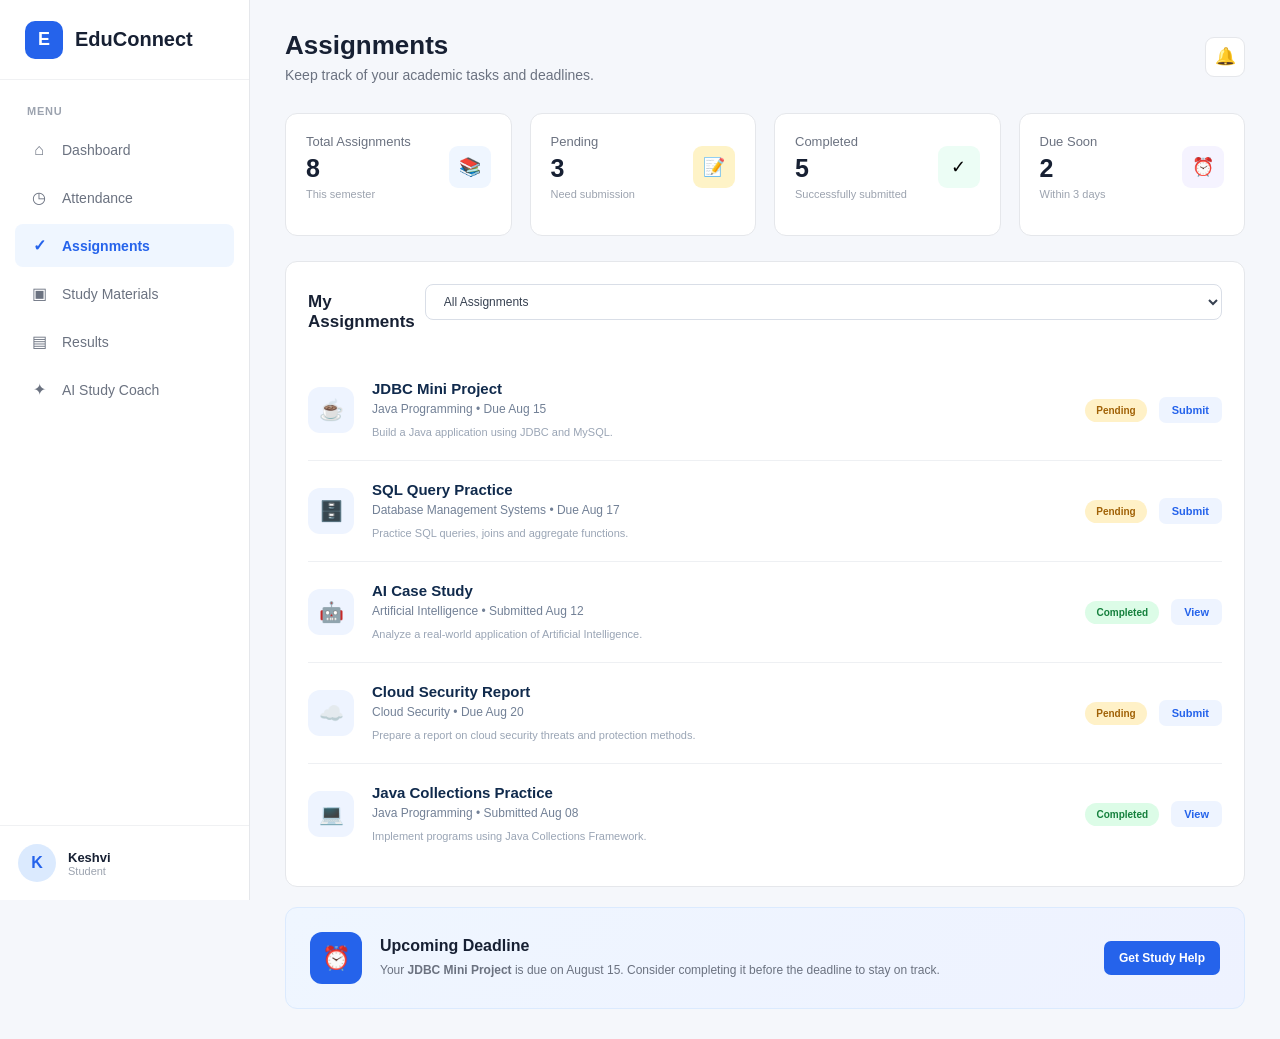
==== frontend/assignments.html @ b38155f3 "Build EduConnect student portal for 2nd review" ====
<!DOCTYPE html>
<html lang="en">

<head>
    <meta charset="UTF-8">
    <meta name="viewport" content="width=device-width, initial-scale=1.0">

    <title>EduConnect | Assignments</title>

    <!-- Main EduConnect stylesheet -->
    <link rel="stylesheet" href="css/style.css">
</head>

<body>

    <!-- =====================================================
         ASSIGNMENTS PAGE
         ===================================================== -->

    <div class="dashboard">

        <!-- =================================================
             SIDEBAR
             ================================================= -->

        <aside class="sidebar">

            <!-- EduConnect Brand -->
            <div class="sidebar-brand">
                <div class="sidebar-brand-icon">E</div>
                <span>EduConnect</span>
            </div>

            <!-- Navigation -->
            <nav class="sidebar-nav">

                <p>Menu</p>

                <a href="student-dashboard.html" class="nav-link">
                    <span class="nav-icon">⌂</span>
                    <span>Dashboard</span>
                </a>

                <a href="attendance.html" class="nav-link">
                    <span class="nav-icon">◷</span>
                    <span>Attendance</span>
                </a>

                <a href="assignments.html" class="nav-link active">
                    <span class="nav-icon">✓</span>
                    <span>Assignments</span>
                </a>

                <a href="materials.html" class="nav-link">
                    <span class="nav-icon">▣</span>
                    <span>Study Materials</span>
                </a>

                <a href="results.html" class="nav-link">
                    <span class="nav-icon">▤</span>
                    <span>Results</span>
                </a>

                <a href="study-coach.html" class="nav-link">
                    <span class="nav-icon">✦</span>
                    <span>AI Study Coach</span>
                </a>

            </nav>

            <!-- Student Profile -->
            <div class="sidebar-profile">

                <div class="profile-avatar">
                    K
                </div>

                <div class="profile-info">

                    <span class="profile-name">
                        Keshvi
                    </span>

                    <span class="profile-role">
                        Student
                    </span>

                </div>

            </div>

        </aside>


        <!-- =================================================
             MAIN CONTENT
             ================================================= -->

        <main class="dashboard-main">

            <!-- =================================================
                 PAGE HEADER
                 ================================================= -->

            <header class="dashboard-header">

                <div class="dashboard-heading">

                    <h1>Assignments</h1>

                    <p>
                        Keep track of your academic tasks and deadlines.
                    </p>

                </div>

                <div class="header-actions">

                    <div
                        class="notification"
                        title="Notifications">
                        🔔
                    </div>

                </div>

            </header>


            <!-- =================================================
                 ASSIGNMENT SUMMARY
                 ================================================= -->

            <section class="stats-grid">

                <!-- Total Assignments -->
                <div class="stat-card">

                    <div class="stat-top">

                        <div>

                            <div class="stat-label">
                                Total Assignments
                            </div>

                            <div class="stat-value">
                                8
                            </div>

                            <div class="stat-subtext">
                                This semester
                            </div>

                        </div>

                        <div class="stat-icon">
                            📚
                        </div>

                    </div>

                </div>


                <!-- Pending -->
                <div class="stat-card">

                    <div class="stat-top">

                        <div>

                            <div class="stat-label">
                                Pending
                            </div>

                            <div class="stat-value">
                                3
                            </div>

                            <div class="stat-subtext">
                                Need submission
                            </div>

                        </div>

                        <div class="stat-icon">
                            📝
                        </div>

                    </div>

                </div>


                <!-- Completed -->
                <div class="stat-card">

                    <div class="stat-top">

                        <div>

                            <div class="stat-label">
                                Completed
                            </div>

                            <div class="stat-value">
                                5
                            </div>

                            <div class="stat-subtext">
                                Successfully submitted
                            </div>

                        </div>

                        <div class="stat-icon">
                            ✓
                        </div>

                    </div>

                </div>


                <!-- Due Soon -->
                <div class="stat-card">

                    <div class="stat-top">

                        <div>

                            <div class="stat-label">
                                Due Soon
                            </div>

                            <div class="stat-value">
                                2
                            </div>

                            <div class="stat-subtext">
                                Within 3 days
                            </div>

                        </div>

                        <div class="stat-icon">
                            ⏰
                        </div>

                    </div>

                </div>

            </section>


            <!-- =================================================
                 ASSIGNMENT LIST
                 ================================================= -->

            <section class="dashboard-card assignments-card">

                <div class="card-header">

                    <h2>My Assignments</h2>

                    <!-- Assignment Filter -->
                    <select
                        class="assignment-filter"
                        id="assignmentFilter">

                        <option value="all">
                            All Assignments
                        </option>

                        <option value="pending">
                            Pending
                        </option>

                        <option value="completed">
                            Completed
                        </option>

                    </select>

                </div>


                <!-- =================================================
                     ASSIGNMENT 1
                     ================================================= -->

                <div
                    class="assignment-item"
                    data-status="pending">

                    <div class="assignment-icon">
                        ☕
                    </div>

                    <div class="assignment-details">

                        <h3>
                            JDBC Mini Project
                        </h3>

                        <p>
                            Java Programming • Due Aug 15
                        </p>

                        <span class="assignment-description">
                            Build a Java application using JDBC and MySQL.
                        </span>

                    </div>

                    <div class="assignment-action">

                        <span class="assignment-status pending">
                            Pending
                        </span>

                        <button
                            class="assignment-button"
                            onclick="openAssignment('JDBC Mini Project')">
                            Submit
                        </button>

                    </div>

                </div>


                <!-- =================================================
                     ASSIGNMENT 2
                     ================================================= -->

                <div
                    class="assignment-item"
                    data-status="pending">

                    <div class="assignment-icon">
                        🗄️
                    </div>

                    <div class="assignment-details">

                        <h3>
                            SQL Query Practice
                        </h3>

                        <p>
                            Database Management Systems • Due Aug 17
                        </p>

                        <span class="assignment-description">
                            Practice SQL queries, joins and aggregate functions.
                        </span>

                    </div>

                    <div class="assignment-action">

                        <span class="assignment-status pending">
                            Pending
                        </span>

                        <button
                            class="assignment-button"
                            onclick="openAssignment('SQL Query Practice')">
                            Submit
                        </button>

                    </div>

                </div>


                <!-- =================================================
                     ASSIGNMENT 3
                     ================================================= -->

                <div
                    class="assignment-item"
                    data-status="completed">

                    <div class="assignment-icon">
                        🤖
                    </div>

                    <div class="assignment-details">

                        <h3>
                            AI Case Study
                        </h3>

                        <p>
                            Artificial Intelligence • Submitted Aug 12
                        </p>

                        <span class="assignment-description">
                            Analyze a real-world application of Artificial Intelligence.
                        </span>

                    </div>

                    <div class="assignment-action">

                        <span class="assignment-status completed">
                            Completed
                        </span>

                        <button
                            class="assignment-button"
                            onclick="viewAssignment('AI Case Study')">
                            View
                        </button>

                    </div>

                </div>


                <!-- =================================================
                     ASSIGNMENT 4
                     ================================================= -->

                <div
                    class="assignment-item"
                    data-status="pending">

                    <div class="assignment-icon">
                        ☁️
                    </div>

                    <div class="assignment-details">

                        <h3>
                            Cloud Security Report
                        </h3>

                        <p>
                            Cloud Security • Due Aug 20
                        </p>

                        <span class="assignment-description">
                            Prepare a report on cloud security threats and protection methods.
                        </span>

                    </div>

                    <div class="assignment-action">

                        <span class="assignment-status pending">
                            Pending
                        </span>

                        <button
                            class="assignment-button"
                            onclick="openAssignment('Cloud Security Report')">
                            Submit
                        </button>

                    </div>

                </div>


                <!-- =================================================
                     ASSIGNMENT 5
                     ================================================= -->

                <div
                    class="assignment-item"
                    data-status="completed">

                    <div class="assignment-icon">
                        💻
                    </div>

                    <div class="assignment-details">

                        <h3>
                            Java Collections Practice
                        </h3>

                        <p>
                            Java Programming • Submitted Aug 08
                        </p>

                        <span class="assignment-description">
                            Implement programs using Java Collections Framework.
                        </span>

                    </div>

                    <div class="assignment-action">

                        <span class="assignment-status completed">
                            Completed
                        </span>

                        <button
                            class="assignment-button"
                            onclick="viewAssignment('Java Collections Practice')">
                            View
                        </button>

                    </div>

                </div>

            </section>


            <!-- =================================================
                 UPCOMING DEADLINE / STUDY INSIGHT
                 ================================================= -->

            <section class="study-coach-card assignment-insight">

                <div class="coach-content">

                    <div class="coach-icon">
                        ⏰
                    </div>

                    <div class="coach-text">

                        <h3>
                            Upcoming Deadline
                        </h3>

                        <p>
                            Your <strong>JDBC Mini Project</strong>
                            is due on August 15. Consider completing
                            it before the deadline to stay on track.
                        </p>

                    </div>

                    <a
                        href="study-coach.html"
                        class="coach-button">
                        Get Study Help
                    </a>

                </div>

            </section>

        </main>

    </div>


    <!-- =====================================================
         SUBMIT ASSIGNMENT MODAL
         ===================================================== -->

    <div
        class="assignment-modal"
        id="assignmentModal">

        <div class="assignment-modal-content">

            <!-- Close Button -->
            <button
                class="modal-close"
                onclick="closeAssignmentModal()">
                ×
            </button>

            <h2 id="modalAssignmentName">
                Submit Assignment
            </h2>

            <p class="modal-subtitle">
                Upload your assignment file below.
            </p>

            <!-- File Upload Area -->
            <div class="upload-area">

                <div class="upload-icon">
                    📎
                </div>

                <p>
                    Choose your assignment file
                </p>

                <input
                    type="file"
                    id="assignmentFile"
                    accept=".pdf,.doc,.docx,.zip">

            </div>

            <!-- Submit Button -->
            <button
                class="submit-assignment-button"
                onclick="submitAssignment()">
                Submit Assignment
            </button>

        </div>

    </div>


    <!-- Shared JavaScript -->
    <script src="js/script.js"></script>

</body>

</html>
---- frontend/css/style.css ----
* {
    margin: 0;
    padding: 0;
    box-sizing: border-box;
    font-family: "Segoe UI", Arial, sans-serif;
}

body {
    min-height: 100vh;
    background: #f4f7fb;
}

.login-container {
    min-height: 100vh;
    display: flex;
}

/* LEFT SECTION */

.login-info {
    width: 55%;
    background: linear-gradient(135deg, #2563eb, #4f46e5);
    color: white;
    padding: 55px 70px;
    display: flex;
    flex-direction: column;
}

.brand {
    display: flex;
    align-items: center;
    gap: 12px;
    font-size: 25px;
    font-weight: 700;
}

.brand-icon {
    width: 42px;
    height: 42px;
    background: white;
    color: #2563eb;
    border-radius: 12px;
    display: flex;
    align-items: center;
    justify-content: center;
    font-weight: 800;
}

.welcome-content {
    margin: auto 0;
    max-width: 600px;
}

.welcome-content h1 {
    font-size: 58px;
    line-height: 1.05;
    margin-bottom: 25px;
}

.welcome-content h1 span {
    color: #bfdbfe;
}

.welcome-content p {
    font-size: 18px;
    line-height: 1.7;
    color: #e0e7ff;
    max-width: 500px;
}

.feature-list {
    margin-top: 35px;
    display: flex;
    flex-direction: column;
    gap: 15px;
    font-size: 16px;
}

/* LOGIN BOX */

.login-box {
    width: 45%;
    background: white;
    display: flex;
    flex-direction: column;
    justify-content: center;
    padding: 60px 80px;
}

.login-header {
    margin-bottom: 35px;
}

.login-header h2 {
    font-size: 32px;
    color: #172033;
    margin-bottom: 8px;
}

.login-header p {
    color: #6b7280;
}

form {
    display: flex;
    flex-direction: column;
}

form > label {
    font-size: 14px;
    font-weight: 600;
    color: #374151;
    margin-bottom: 8px;
}

input,
select {
    width: 100%;
    padding: 14px 15px;
    border: 1px solid #d1d5db;
    border-radius: 8px;
    font-size: 15px;
    margin-bottom: 20px;
    outline: none;
    transition: 0.2s;
    background: white;
}

input:focus,
select:focus {
    border-color: #2563eb;
    box-shadow: 0 0 0 3px rgba(37, 99, 235, 0.1);
}

.login-options {
    display: flex;
    justify-content: space-between;
    align-items: center;
    margin-bottom: 25px;
    font-size: 13px;
}

.remember {
    display: flex;
    align-items: center;
    gap: 7px;
    color: #6b7280;
}

.remember input {
    width: auto;
    margin: 0;
}

.login-options a {
    color: #2563eb;
    text-decoration: none;
}

button {
    border: none;
    padding: 15px;
    border-radius: 8px;
    background: #2563eb;
    color: white;
    font-size: 16px;
    font-weight: 600;
    cursor: pointer;
    transition: 0.2s;
}

button:hover {
    background: #1d4ed8;
    transform: translateY(-1px);
}

.login-footer {
    text-align: center;
    margin-top: 35px;
    color: #9ca3af;
    font-size: 13px;
}

/* RESPONSIVE */

@media (max-width: 900px) {

    .login-container {
        flex-direction: column;
    }

    .login-info,
    .login-box {
        width: 100%;
    }

    .login-info {
        padding: 35px;
        min-height: 45vh;
    }

    .welcome-content {
        margin-top: 70px;
    }

    .welcome-content h1 {
        font-size: 42px;
    }

    .login-box {
        padding: 45px 35px;
    }
}

/* =========================================================
   EDUCONNECT - STUDENT DASHBOARD
   ========================================================= */

/* ---------------------------------------------------------
   1. DASHBOARD LAYOUT
   --------------------------------------------------------- */

/* Main dashboard wrapper */
.dashboard {
    min-height: 100vh;
    display: flex;
    background: #f5f7fb;
}

/* ---------------------------------------------------------
   2. SIDEBAR
   --------------------------------------------------------- */

.sidebar {
    width: 250px;
    min-height: 100vh;
    background: #ffffff;
    border-right: 1px solid #e5e7eb;
    display: flex;
    flex-direction: column;
    position: fixed;
    left: 0;
    top: 0;
    bottom: 0;
}

/* EduConnect logo inside sidebar */
.sidebar-brand {
    height: 80px;
    padding: 0 25px;
    display: flex;
    align-items: center;
    gap: 12px;
    border-bottom: 1px solid #f0f1f3;
}

.sidebar-brand-icon {
    width: 38px;
    height: 38px;
    background: #2563eb;
    color: white;
    border-radius: 10px;
    display: flex;
    align-items: center;
    justify-content: center;
    font-weight: 800;
    font-size: 18px;
}

.sidebar-brand span {
    font-size: 20px;
    font-weight: 700;
    color: #172033;
}

/* Sidebar navigation */
.sidebar-nav {
    padding: 25px 15px;
    flex: 1;
}

.sidebar-nav p {
    font-size: 11px;
    font-weight: 700;
    color: #9ca3af;
    text-transform: uppercase;
    letter-spacing: 0.8px;
    padding: 0 12px;
    margin-bottom: 12px;
}

/* Individual navigation links */
.nav-link {
    display: flex;
    align-items: center;
    gap: 13px;
    padding: 12px 14px;
    margin-bottom: 5px;
    border-radius: 8px;
    text-decoration: none;
    color: #6b7280;
    font-size: 14px;
    font-weight: 500;
    transition: 0.2s ease;
}

.nav-link:hover {
    background: #f1f5ff;
    color: #2563eb;
}

/* Active navigation item */
.nav-link.active {
    background: #eff6ff;
    color: #2563eb;
    font-weight: 600;
}

/* Navigation icons */
.nav-icon {
    width: 20px;
    text-align: center;
    font-size: 16px;
}

/* ---------------------------------------------------------
   3. SIDEBAR USER PROFILE
   --------------------------------------------------------- */

.sidebar-profile {
    padding: 18px;
    border-top: 1px solid #f0f1f3;
    display: flex;
    align-items: center;
    gap: 12px;
}

.profile-avatar {
    width: 38px;
    height: 38px;
    border-radius: 50%;
    background: #dbeafe;
    color: #2563eb;
    display: flex;
    align-items: center;
    justify-content: center;
    font-weight: 700;
}

.profile-info {
    display: flex;
    flex-direction: column;
}

.profile-name {
    font-size: 13px;
    font-weight: 600;
    color: #172033;
}

.profile-role {
    font-size: 11px;
    color: #9ca3af;
}

/* ---------------------------------------------------------
   4. MAIN CONTENT AREA
   --------------------------------------------------------- */

.dashboard-main {
    margin-left: 250px;
    width: calc(100% - 250px);
    min-height: 100vh;
    padding: 30px 35px;
}

/* ---------------------------------------------------------
   5. TOP HEADER
   --------------------------------------------------------- */

.dashboard-header {
    display: flex;
    justify-content: space-between;
    align-items: center;
    margin-bottom: 30px;
}

.dashboard-heading h1 {
    font-size: 26px;
    color: #172033;
    margin-bottom: 6px;
}

.dashboard-heading p {
    font-size: 14px;
    color: #6b7280;
}

/* Header actions */
.header-actions {
    display: flex;
    align-items: center;
    gap: 15px;
}

.notification {
    width: 40px;
    height: 40px;
    border: 1px solid #e5e7eb;
    border-radius: 9px;
    background: white;
    display: flex;
    align-items: center;
    justify-content: center;
    cursor: pointer;
    font-size: 17px;
}

/* ---------------------------------------------------------
   6. STATISTICS CARDS
   --------------------------------------------------------- */

.stats-grid {
    display: grid;
    grid-template-columns: repeat(4, 1fr);
    gap: 18px;
    margin-bottom: 25px;
}

.stat-card {
    background: white;
    border: 1px solid #e5e7eb;
    border-radius: 12px;
    padding: 20px;
    transition: 0.2s ease;
}

.stat-card:hover {
    transform: translateY(-2px);
    box-shadow: 0 8px 25px rgba(0, 0, 0, 0.05);
}

.stat-top {
    display: flex;
    justify-content: space-between;
    align-items: center;
    margin-bottom: 15px;
}

.stat-icon {
    width: 42px;
    height: 42px;
    border-radius: 9px;
    display: flex;
    align-items: center;
    justify-content: center;
    font-size: 18px;
}

.stat-card:nth-child(1) .stat-icon {
    background: #eff6ff;
}

.stat-card:nth-child(2) .stat-icon {
    background: #fef3c7;
}

.stat-card:nth-child(3) .stat-icon {
    background: #ecfdf5;
}

.stat-card:nth-child(4) .stat-icon {
    background: #f5f3ff;
}

.stat-label {
    font-size: 13px;
    color: #6b7280;
    margin-bottom: 5px;
}

.stat-value {
    font-size: 25px;
    font-weight: 700;
    color: #172033;
}

.stat-subtext {
    font-size: 11px;
    color: #9ca3af;
    margin-top: 5px;
}

/* ---------------------------------------------------------
   7. DASHBOARD CONTENT GRID
   --------------------------------------------------------- */

.dashboard-grid {
    display: grid;
    grid-template-columns: 1.6fr 1fr;
    gap: 20px;
}

/* Reusable dashboard card */
.dashboard-card {
    background: white;
    border: 1px solid #e5e7eb;
    border-radius: 12px;
    padding: 22px;
}

/* Card header */
.card-header {
    display: flex;
    justify-content: space-between;
    align-items: center;
    margin-bottom: 20px;
}

.card-header h2 {
    font-size: 17px;
    color: #172033;
}

.card-header a {
    font-size: 12px;
    color: #2563eb;
    text-decoration: none;
}

/* ---------------------------------------------------------
   8. ATTENDANCE OVERVIEW
   --------------------------------------------------------- */

.attendance-row {
    margin-bottom: 18px;
}

.attendance-info {
    display: flex;
    justify-content: space-between;
    margin-bottom: 8px;
}

.subject-name {
    font-size: 13px;
    font-weight: 500;
    color: #374151;
}

.attendance-percentage {
    font-size: 12px;
    font-weight: 600;
    color: #172033;
}

/* Progress bar background */
.progress-bar {
    width: 100%;
    height: 7px;
    background: #eef0f4;
    border-radius: 10px;
    overflow: hidden;
}

/* Progress bar fill */
.progress-fill {
    height: 100%;
    border-radius: 10px;
    background: #2563eb;
}

/* ---------------------------------------------------------
   9. ASSIGNMENT LIST
   --------------------------------------------------------- */

.assignment-item {
    display: flex;
    justify-content: space-between;
    align-items: center;
    padding: 13px 0;
    border-bottom: 1px solid #f0f1f3;
}

.assignment-item:last-child {
    border-bottom: none;
}

.assignment-info {
    display: flex;
    flex-direction: column;
    gap: 4px;
}

.assignment-title {
    font-size: 13px;
    font-weight: 600;
    color: #374151;
}

.assignment-subject {
    font-size: 11px;
    color: #9ca3af;
}

.assignment-status {
    padding: 5px 9px;
    border-radius: 20px;
    font-size: 10px;
    font-weight: 600;
}

.status-pending {
    background: #fef3c7;
    color: #92400e;
}

.status-completed {
    background: #dcfce7;
    color: #166534;
}

/* ---------------------------------------------------------
   10. AI STUDY COACH CARD
   --------------------------------------------------------- */

.study-coach-card {
    margin-top: 20px;
    background: linear-gradient(135deg, #eff6ff, #eef2ff);
    border: 1px solid #dbeafe;
    border-radius: 12px;
    padding: 24px;
}

.coach-content {
    display: flex;
    align-items: center;
    gap: 18px;
}

.coach-icon {
    width: 52px;
    height: 52px;
    border-radius: 12px;
    background: #2563eb;
    color: white;
    display: flex;
    align-items: center;
    justify-content: center;
    font-size: 23px;
    flex-shrink: 0;
}

.coach-text h3 {
    font-size: 16px;
    color: #172033;
    margin-bottom: 6px;
}

.coach-text p {
    font-size: 12px;
    color: #6b7280;
    line-height: 1.5;
}

.coach-button {
    margin-left: auto;
    padding: 10px 15px;
    border-radius: 7px;
    background: #2563eb;
    color: white;
    text-decoration: none;
    font-size: 12px;
    font-weight: 600;
    white-space: nowrap;
}

.coach-button:hover {
    background: #1d4ed8;
}

/* ---------------------------------------------------------
   11. RESPONSIVE DASHBOARD
   --------------------------------------------------------- */

@media (max-width: 1100px) {

    .stats-grid {
        grid-template-columns: repeat(2, 1fr);
    }

    .dashboard-grid {
        grid-template-columns: 1fr;
    }
}

@media (max-width: 800px) {

    .sidebar {
        width: 70px;
    }

    .sidebar-brand span,
    .sidebar-nav p,
    .nav-link span,
    .profile-info {
        display: none;
    }

    .sidebar-brand {
        justify-content: center;
        padding: 0;
    }

    .nav-link {
        justify-content: center;
    }

    .sidebar-profile {
        justify-content: center;
        padding: 15px 5px;
    }

    .dashboard-main {
        margin-left: 70px;
        width: calc(100% - 70px);
        padding: 25px;
    }
}

@media (max-width: 600px) {

    .stats-grid {
        grid-template-columns: 1fr;
    }

    .dashboard-header {
        align-items: flex-start;
    }

    .dashboard-heading h1 {
        font-size: 22px;
    }

    .dashboard-main {
        padding: 20px 15px;
    }

    .coach-content {
        flex-direction: column;
        align-items: flex-start;
    }

    .coach-button {
        margin-left: 0;
    }
}

/* =========================================================
   EDUCONNECT - ATTENDANCE PAGE
   ========================================================= */

/* Attendance warning message */
.attendance-warning {
    margin-top: 8px;
    font-size: 11px;
    color: #b45309;
}

/* Attendance table container */
.attendance-table-card {
    margin-top: 20px;
}

/* Make table horizontally scrollable on smaller screens */
.attendance-table-wrapper {
    width: 100%;
    overflow-x: auto;
}

/* Attendance table */
.attendance-table {
    width: 100%;
    border-collapse: collapse;
    font-size: 13px;
}

/* Table header */
.attendance-table th {
    text-align: left;
    padding: 13px 12px;
    background: #f8fafc;
    color: #6b7280;
    font-size: 11px;
    font-weight: 600;
    white-space: nowrap;
}

/* Table cells */
.attendance-table td {
    padding: 15px 12px;
    border-bottom: 1px solid #f0f1f3;
    color: #374151;
    white-space: nowrap;
}

/* Remove border from final row */
.attendance-table tbody tr:last-child td {
    border-bottom: none;
}

/* Attendance status badge */
.attendance-status {
    display: inline-block;
    padding: 5px 10px;
    border-radius: 20px;
    font-size: 10px;
    font-weight: 600;
}

/* Good status */
.attendance-status.good {
    background: #dcfce7;
    color: #166534;
}

/* Warning status */
.attendance-status.warning {
    background: #fef3c7;
    color: #92400e;
}

/* Excellent status */
.attendance-status.excellent {
    background: #dbeafe;
    color: #1d4ed8;
}

/* =========================================================
   ATTENDANCE BAR COLORS
   ========================================================= */

/* Excellent - 85% and above */
.attendance-excellent {
    background: #22c55e;
}

/* Good - 75% to 84% */
.attendance-good {
    background: #3b82f6;
}

/* Low - below 75% */
.attendance-low {
    background: #f59e0b;
}

/* =========================================================
   ASSIGNMENTS PAGE
   ========================================================= */

/* Assignment page card */
.assignments-card {
    margin-top: 20px;
}

/* Filter dropdown */
.assignment-filter {
    padding: 9px 14px;
    border: 1px solid #d9dee7;
    border-radius: 8px;
    background: #ffffff;
    color: #374151;
    font-size: 12px;
    cursor: pointer;
    outline: none;
}

/* Individual assignment */
.assignment-item {
    display: flex;
    align-items: center;
    gap: 18px;
    padding: 20px 0;
    border-bottom: 1px solid #eef0f3;
}

/* Remove border from last assignment */
.assignment-item:last-child {
    border-bottom: none;
}

/* Assignment icon */
.assignment-icon {
    width: 46px;
    height: 46px;
    flex-shrink: 0;

    display: flex;
    align-items: center;
    justify-content: center;

    background: #eef4ff;
    border-radius: 12px;

    font-size: 20px;
}

/* Assignment information */
.assignment-details {
    flex: 1;
}

.assignment-details h3 {
    margin: 0 0 5px;
    font-size: 15px;
    color: #102a4c;
}

.assignment-details p {
    margin: 0 0 6px;
    font-size: 12px;
    color: #728096;
}

.assignment-description {
    font-size: 11px;
    color: #9aa5b5;
}

/* Right-side action section */
.assignment-action {
    display: flex;
    align-items: center;
    gap: 12px;
}

/* Assignment status */
.assignment-status {
    padding: 6px 11px;
    border-radius: 20px;
    font-size: 10px;
    font-weight: 600;
}

/* Pending status */
.assignment-status.pending {
    background: #fff1c7;
    color: #a16207;
}

/* Completed status */
.assignment-status.completed {
    background: #dcfce7;
    color: #15803d;
}

/* View button */
.assignment-button {
    border: none;
    background: #eef4ff;
    color: #2563eb;

    padding: 7px 13px;
    border-radius: 7px;

    font-size: 11px;
    font-weight: 600;

    cursor: pointer;
}

.assignment-button:hover {
    background: #dce8ff;
}

/* Assignment insight section */
.assignment-insight {
    margin-top: 20px;
}

/* =========================================================
   ASSIGNMENT SUBMISSION MODAL
   ========================================================= */

.assignment-modal {
    display: none;

    position: fixed;
    inset: 0;

    background: rgba(15, 23, 42, 0.45);

    align-items: center;
    justify-content: center;

    z-index: 1000;
}

.assignment-modal-content {
    width: 440px;
    max-width: 90%;

    background: #ffffff;

    padding: 30px;
    border-radius: 16px;

    position: relative;

    box-shadow: 0 20px 50px rgba(0, 0, 0, 0.15);
}

.modal-close {
    position: absolute;

    top: 15px;
    right: 18px;

    border: none;
    background: none;

    font-size: 24px;
    color: #6b7280;

    cursor: pointer;
}

.assignment-modal-content h2 {
    margin: 0 0 8px;

    color: #102a4c;
    font-size: 20px;
}

.modal-subtitle {
    margin-bottom: 22px;

    color: #728096;
    font-size: 13px;
}

.upload-area {
    border: 2px dashed #d7deea;

    border-radius: 12px;

    padding: 28px 20px;

    text-align: center;

    background: #f8fafc;
}

.upload-icon {
    font-size: 30px;
    margin-bottom: 8px;
}

.upload-area p {
    color: #475569;
    font-size: 13px;
}

.upload-area input {
    margin-top: 10px;
    max-width: 100%;
}

.submit-assignment-button {
    width: 100%;

    margin-top: 20px;

    padding: 12px;

    border: none;
    border-radius: 8px;

    background: #2563eb;
    color: white;

    font-size: 13px;
    font-weight: 600;

    cursor: pointer;
}

.submit-assignment-button:hover {
    background: #1d4ed8;
}

/* =========================================================
   STUDY MATERIALS PAGE
   ========================================================= */

.materials-card {
    margin-top: 20px;
}

/* Material filter */
.material-filter {
    padding: 9px 14px;

    border: 1px solid #d9dee7;
    border-radius: 8px;

    background: #ffffff;
    color: #374151;

    font-size: 12px;
    cursor: pointer;
    outline: none;
}

/* Material item */
.material-item {
    display: flex;
    align-items: center;

    gap: 18px;

    padding: 18px 0;

    border-bottom: 1px solid #eef0f3;
}

.material-item:last-child {
    border-bottom: none;
}

/* Material icon */
.material-icon {
    width: 46px;
    height: 46px;

    flex-shrink: 0;

    display: flex;
    align-items: center;
    justify-content: center;

    border-radius: 12px;

    font-size: 11px;
    font-weight: 700;
}

/* PDF */
.material-icon.pdf {
    background: #fee2e2;
    color: #dc2626;
}

/* Video */
.material-icon.video {
    background: #ede9fe;
    color: #7c3aed;

    font-size: 17px;
}

/* Link */
.material-icon.link {
    background: #dbeafe;
    color: #2563eb;

    font-size: 18px;
}

/* Material details */
.material-details {
    flex: 1;
}

.material-details h3 {
    margin: 0 0 5px;

    color: #102a4c;
    font-size: 14px;
}

.material-details p {
    margin: 0 0 5px;

    color: #728096;
    font-size: 12px;
}

.material-details span {
    color: #9aa5b5;
    font-size: 10px;
}

/* Material button */
.material-button {
    border: none;

    padding: 8px 15px;

    border-radius: 7px;

    background: #eef4ff;
    color: #2563eb;

    font-size: 11px;
    font-weight: 600;

    cursor: pointer;
}

.material-button:hover {
    background: #dce8ff;
}

/* Recommendation section */
.material-insight {
    margin-top: 20px;
}

/* =========================================================
   SUBJECT-WISE MATERIAL GROUPING
   ========================================================= */

.subject-material-count {
    margin: 5px 0 0;
    color: #8a96a8;
    font-size: 11px;
}

.subject-label {
    padding: 6px 12px;

    border-radius: 20px;

    background: #eef4ff;
    color: #2563eb;

    font-size: 11px;
    font-weight: 600;
}

/* =========================================================
   RESULTS PAGE
   ========================================================= */

/* Result table wrapper */
.table-wrapper {
    width: 100%;
    overflow-x: auto;
}


/* Result table */
.result-table {
    width: 100%;
    border-collapse: collapse;
    margin-top: 10px;
}


/* Table headings */
.result-table th {
    text-align: left;
    padding: 15px;
    background: #f7f9fc;
    color: #667085;
    font-size: 13px;
    font-weight: 600;
}


/* Table cells */
.result-table td {
    padding: 18px 15px;
    border-bottom: 1px solid #edf0f5;
    color: #42526b;
    font-size: 14px;
}


/* Grade badges */
.grade-badge {
    display: inline-flex;
    align-items: center;
    justify-content: center;

    min-width: 42px;
    padding: 6px 10px;

    border-radius: 20px;

    font-size: 12px;
    font-weight: 600;
}


/* A / A+ grade */
.grade-a {
    background: #dcfce7;
    color: #087443;
}


/* B grade */
.grade-b {
    background: #fff1c7;
    color: #a15c00;
}


/* Performance rows */
.performance-row {
    margin-bottom: 24px;
}


.performance-row:last-child {
    margin-bottom: 0;
}


/* Subject name + percentage */
.performance-info {
    display: flex;
    justify-content: space-between;
    align-items: center;

    margin-bottom: 9px;

    color: #17304f;
    font-size: 14px;
}


.performance-info strong {
    font-size: 13px;
}


/* Performance bar background */
.performance-bar {
    width: 100%;
    height: 9px;

    background: #e9edf3;

    border-radius: 20px;
    overflow: hidden;
}


/* Performance bar fill */
.performance-fill {
    height: 100%;

    background: #2563eb;

    border-radius: 20px;

    transition: width 0.4s ease;
}

/* =========================================================
   RESULTS PAGE
   ========================================================= */

.result-subtitle {
    margin: 5px 0 0;

    color: #8a96a8;

    font-size: 11px;
}


/* ---------------------------------------------------------
   Result Table
   --------------------------------------------------------- */

.table-wrapper {
    width: 100%;
    overflow-x: auto;
}

.result-table {
    width: 100%;
    border-collapse: collapse;
    margin-top: 10px;
}

.result-table th {
    padding: 15px;

    background: #f7f9fc;

    color: #667085;

    text-align: left;

    font-size: 12px;
    font-weight: 600;
}

.result-table td {
    padding: 18px 15px;

    border-bottom: 1px solid #edf0f5;

    color: #42526b;

    font-size: 13px;
}

.result-table tbody tr:last-child td {
    border-bottom: none;
}


/* ---------------------------------------------------------
   Grade Badges
   --------------------------------------------------------- */

.grade-badge {
    display: inline-flex;

    align-items: center;
    justify-content: center;

    min-width: 42px;

    padding: 6px 10px;

    border-radius: 20px;

    font-size: 11px;
    font-weight: 600;
}

.grade-a {
    background: #dcfce7;
    color: #087443;
}

.grade-b {
    background: #fff1c7;
    color: #a15c00;
}


/* ---------------------------------------------------------
   Result Donut Chart
   --------------------------------------------------------- */

.result-chart-card {
    margin-top: 20px;
}

.result-chart-container {
    position: relative;

    width: 100%;

    height: 320px;

    display: flex;

    align-items: center;
    justify-content: center;

    padding: 15px;
}

#resultChart {
    max-width: 430px;
    max-height: 300px;
}


/* ---------------------------------------------------------
   Recommendation
   --------------------------------------------------------- */

.material-insight {
    margin-top: 20px;
}

/* =========================================================
   AI STUDY COACH
   ========================================================= */


/* ---------------------------------------------------------
   AI Hero
   --------------------------------------------------------- */

.ai-hero {

    display: flex;

    align-items: center;

    gap: 20px;

    padding: 25px;

    margin-bottom: 20px;

    border-radius: 14px;

    background: linear-gradient(
        135deg,
        #eef4ff,
        #f5f2ff
    );

    border: 1px solid #dce6fa;
}

.ai-hero-icon {

    width: 58px;
    height: 58px;

    display: flex;

    align-items: center;
    justify-content: center;

    flex-shrink: 0;

    border-radius: 14px;

    background: #2563eb;

    color: white;

    font-size: 25px;
}

.ai-hero-content {

    flex: 1;
}

.ai-badge {

    display: inline-block;

    margin-bottom: 6px;

    padding: 4px 9px;

    border-radius: 20px;

    background: #dbeafe;

    color: #2563eb;

    font-size: 9px;

    font-weight: 700;

    letter-spacing: 0.6px;
}

.ai-hero-content h2 {

    margin: 0 0 5px;

    color: #10233f;

    font-size: 20px;
}

.ai-hero-content p {

    margin: 0;

    max-width: 700px;

    color: #667085;

    font-size: 12px;

    line-height: 1.6;
}

.ai-generate-btn {

    border: none;

    padding: 12px 18px;

    border-radius: 8px;

    background: #2563eb;

    color: white;

    font-size: 12px;

    font-weight: 600;

    cursor: pointer;

    transition: 0.2s;
}

.ai-generate-btn:hover {

    transform: translateY(-1px);

    background: #1d4ed8;
}

.ai-generate-btn:disabled {

    opacity: 0.7;

    cursor: default;
}


/* ---------------------------------------------------------
   Academic Analysis
   --------------------------------------------------------- */

.analysis-status {

    padding: 6px 10px;

    border-radius: 20px;

    background: #dcfce7;

    color: #087443;

    font-size: 10px;

    font-weight: 600;
}

.analysis-grid {

    display: grid;

    grid-template-columns:
        repeat(4, 1fr);

    gap: 15px;
}

.analysis-item {

    display: flex;

    align-items: center;

    gap: 12px;

    padding: 18px;

    border: 1px solid #edf0f5;

    border-radius: 10px;

    background: #ffffff;
}

.analysis-icon {

    width: 42px;
    height: 42px;

    display: flex;

    align-items: center;
    justify-content: center;

    border-radius: 10px;

    font-size: 18px;
}

.analysis-icon.blue {
    background: #eff6ff;
}

.analysis-icon.green {
    background: #ecfdf5;
}

.analysis-icon.purple {
    background: #f5f3ff;
}

.analysis-icon.orange {
    background: #fff7ed;
}

.analysis-label {

    display: block;

    margin-bottom: 4px;

    color: #8a96a8;

    font-size: 10px;
}

.analysis-value {

    display: block;

    color: #10233f;

    font-size: 18px;
}

.analysis-value.small {

    font-size: 15px;
}


/* ---------------------------------------------------------
   AI Recommendation
   --------------------------------------------------------- */

.recommendation-card {

    display: flex;

    align-items: center;

    gap: 18px;

    margin-top: 20px;

    padding: 22px;

    border-radius: 14px;

    background: #eff6ff;

    border: 1px solid #d7e7ff;
}

.recommendation-icon {

    width: 50px;
    height: 50px;

    display: flex;

    align-items: center;
    justify-content: center;

    flex-shrink: 0;

    border-radius: 12px;

    background: #2563eb;

    font-size: 22px;
}

.recommendation-label {

    display: block;

    margin-bottom: 4px;

    color: #2563eb;

    font-size: 10px;

    font-weight: 700;

    text-transform: uppercase;
}

.recommendation-content h3 {

    margin: 0 0 5px;

    color: #10233f;

    font-size: 17px;
}

.recommendation-content p {

    margin: 0;

    color: #667085;

    font-size: 12px;

    line-height: 1.6;
}


/* ---------------------------------------------------------
   Focus Areas
   --------------------------------------------------------- */

.focus-grid {

    display: grid;

    grid-template-columns:
        repeat(3, 1fr);

    gap: 16px;
}

.focus-card {

    padding: 18px;

    border: 1px solid #edf0f5;

    border-radius: 12px;

    transition: 0.2s;

    background: white;
}

.focus-card:hover {

    transform: translateY(-2px);

    border-color: #d6e4fb;

    box-shadow:
        0 5px 18px
        rgba(30, 64, 175, 0.06);
}

.focus-card-top {

    display: flex;

    align-items: center;

    justify-content: space-between;
}

.focus-icon {

    width: 42px;
    height: 42px;

    display: flex;

    align-items: center;
    justify-content: center;

    border-radius: 10px;

    background: #eef4ff;

    font-size: 18px;
}

.focus-time {

    padding: 5px 8px;

    border-radius: 15px;

    background: #f5f7fa;

    color: #667085;

    font-size: 9px;

    font-weight: 600;
}

.focus-card h3 {

    margin: 15px 0 6px;

    color: #10233f;

    font-size: 14px;
}

.focus-card p {

    min-height: 38px;

    margin: 0 0 12px;

    color: #8a96a8;

    font-size: 11px;

    line-height: 1.5;
}

.focus-card a {

    color: #2563eb;

    font-size: 11px;

    font-weight: 600;

    text-decoration: none;
}


/* ---------------------------------------------------------
   Study Plan
   --------------------------------------------------------- */

.study-plan-card {

    margin-top: 20px;
}

.plan-duration {

    padding: 6px 10px;

    border-radius: 20px;

    background: #eef4ff;

    color: #2563eb;

    font-size: 10px;

    font-weight: 600;
}

.study-timeline {

    position: relative;

    margin-top: 10px;
}

.timeline-item {

    display: flex;

    gap: 15px;

    padding: 15px 0;

    border-bottom: 1px solid #edf0f5;
}

.timeline-item:last-child {

    border-bottom: none;
}

.timeline-number {

    width: 32px;
    height: 32px;

    display: flex;

    align-items: center;
    justify-content: center;

    flex-shrink: 0;

    border-radius: 50%;

    background: #2563eb;

    color: white;

    font-size: 12px;

    font-weight: 700;
}

.timeline-content h3 {

    margin: 0 0 4px;

    color: #10233f;

    font-size: 13px;
}

.timeline-content p {

    margin: 0 0 6px;

    color: #8a96a8;

    font-size: 11px;

    line-height: 1.5;
}

.timeline-content span {

    color: #2563eb;

    font-size: 10px;

    font-weight: 600;
}


/* ---------------------------------------------------------
   Motivation
   --------------------------------------------------------- */

.motivation-card {

    display: flex;

    align-items: center;

    gap: 15px;

    margin-top: 20px;

    padding: 20px;

    border-radius: 12px;

    background: #f8fafc;

    border: 1px solid #e8edf4;
}

.motivation-icon {

    font-size: 28px;
}

.motivation-card h3 {

    margin: 0 0 4px;

    color: #10233f;

    font-size: 14px;
}

.motivation-card p {

    margin: 0;

    color: #8a96a8;

    font-size: 11px;
}


/* ---------------------------------------------------------
   Responsive Design
   --------------------------------------------------------- */

@media (max-width: 900px) {

    .analysis-grid {

        grid-template-columns:
            repeat(2, 1fr);
    }

    .focus-grid {

        grid-template-columns:
            1fr;
    }

    .ai-hero {

        align-items: flex-start;

        flex-wrap: wrap;
    }

    .ai-generate-btn {

        margin-left: 78px;
    }
}
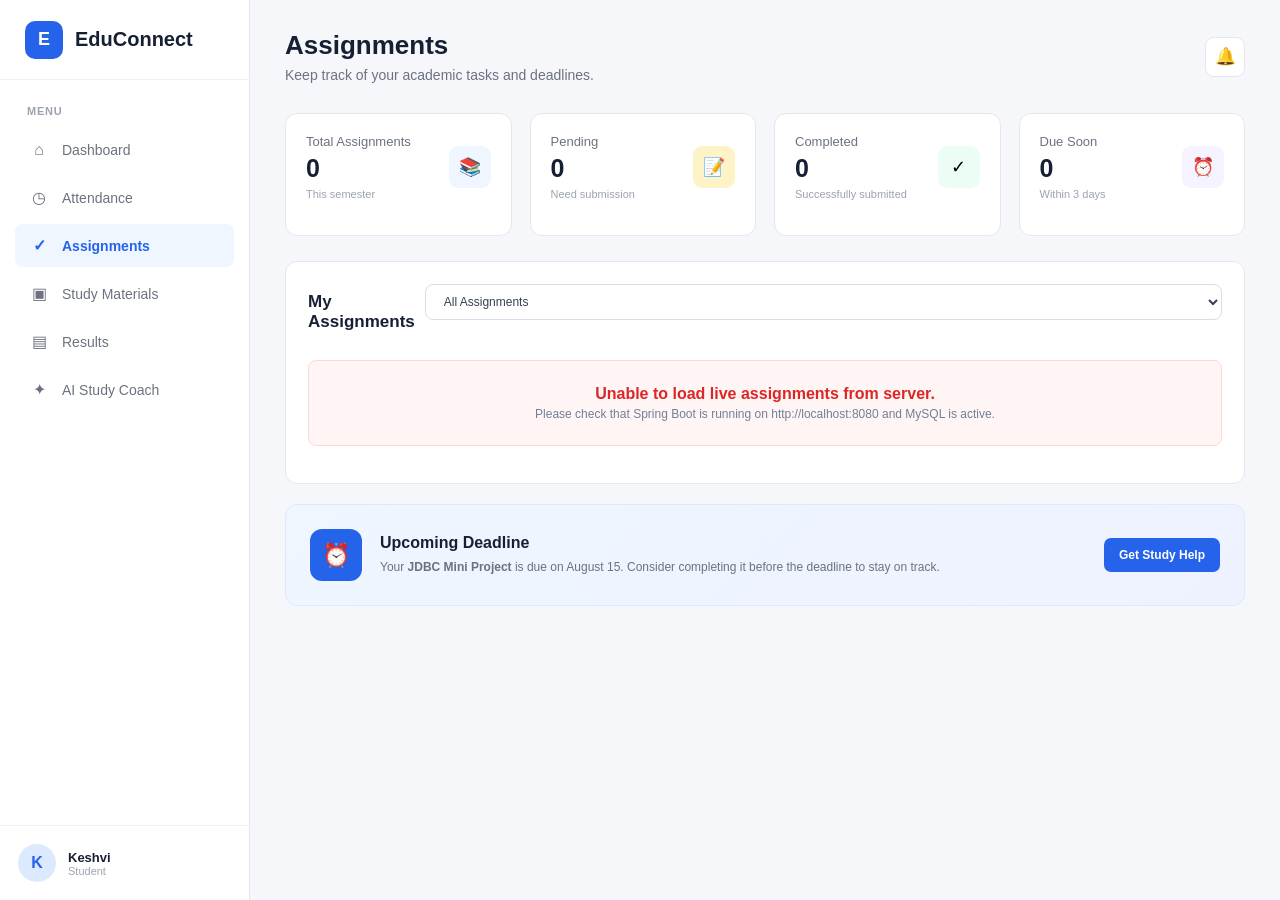
==== commit f3c959ec: "Implement teacher dashboard and attendance management" ====
--- a/frontend/assignments.html
+++ b/frontend/assignments.html
@@ -144,8 +144,8 @@
                                 Total Assignments
                             </div>
 
-                            <div class="stat-value">
-                                8
+                            <div class="stat-value" id="stat-total">
+                                0
                             </div>
 
                             <div class="stat-subtext">
@@ -174,8 +174,8 @@
                                 Pending
                             </div>
 
-                            <div class="stat-value">
-                                3
+                            <div class="stat-value" id="stat-pending">
+                                0
                             </div>
 
                             <div class="stat-subtext">
@@ -204,8 +204,8 @@
                                 Completed
                             </div>
 
-                            <div class="stat-value">
-                                5
+                            <div class="stat-value" id="stat-completed">
+                                0
                             </div>
 
                             <div class="stat-subtext">
@@ -234,8 +234,8 @@
                                 Due Soon
                             </div>
 
-                            <div class="stat-value">
-                                2
+                            <div class="stat-value" id="stat-due-soon">
+                                0
                             </div>
 
                             <div class="stat-subtext">
@@ -278,6 +278,10 @@
                             Pending
                         </option>
 
+                        <option value="submitted">
+                            Submitted
+                        </option>
+
                         <option value="completed">
                             Completed
                         </option>
@@ -285,6 +289,9 @@
                     </select>
 
                 </div>
+
+
+                <div id="assignmentListContainer">
 
 
                 <!-- =================================================
@@ -510,6 +517,8 @@
                     </div>
 
                 </div>
+
+                </div> <!-- end assignmentListContainer -->
 
             </section>
 
@@ -591,15 +600,22 @@
                     Choose your assignment file
                 </p>
 
-                <input
-                    type="file"
+                
+              <input
+                 type="file"
                     id="assignmentFile"
-                    accept=".pdf,.doc,.docx,.zip">
+                    accept=".pdf,application/pdf">
+
+
 
             </div>
+
+            <!-- Feedback / Error / Loading notification -->
+            <div id="modalFeedback" class="modal-feedback" style="display: none;"></div>
 
             <!-- Submit Button -->
             <button
+                id="submitAssignmentBtn"
                 class="submit-assignment-button"
                 onclick="submitAssignment()">
                 Submit Assignment
--- a/frontend/css/style.css
+++ b/frontend/css/style.css
@@ -1090,6 +1090,45 @@
     background: #1d4ed8;
 }
 
+.submit-assignment-button:disabled {
+    background: #94a3b8;
+    cursor: not-allowed;
+}
+
+.modal-feedback {
+    margin-top: 14px;
+    padding: 10px 14px;
+    border-radius: 8px;
+    font-size: 12px;
+    font-weight: 500;
+    line-height: 1.4;
+    text-align: left;
+}
+
+.modal-feedback.error {
+    background: #fef2f2;
+    color: #dc2626;
+    border: 1px solid #fecaca;
+}
+
+.modal-feedback.success {
+    background: #f0fdf4;
+    color: #16a34a;
+    border: 1px solid #bbf7d0;
+}
+
+.modal-feedback.loading {
+    background: #eff6ff;
+    color: #2563eb;
+    border: 1px solid #bfdbfe;
+}
+
+.assignment-status.submitted,
+.status-submitted {
+    background: #e0f2fe;
+    color: #0369a1;
+}
+
 /* =========================================================
    STUDY MATERIALS PAGE
    ========================================================= */
@@ -2092,4 +2131,529 @@
 
         margin-left: 78px;
     }
+}
+
+/* =========================================================
+   EDUCONNECT - EXTRA RESPONSIVE FIXES
+   ========================================================= */
+
+
+/* ---------------------------------------------------------
+   TABLET
+   --------------------------------------------------------- */
+
+@media (max-width: 900px) {
+
+    /* Dashboard heading */
+    .dashboard-heading {
+        min-width: 0;
+    }
+
+    .dashboard-heading h1 {
+        line-height: 1.3;
+    }
+
+    /* AI hero */
+    .ai-hero-content {
+        min-width: 0;
+    }
+
+    /* Long subject names can wrap */
+    .subject-name {
+        min-width: 0;
+        overflow-wrap: anywhere;
+    }
+
+    /* Assignment / material rows */
+    .assignment-details,
+    .material-details {
+        min-width: 0;
+    }
+
+}
+
+
+/* ---------------------------------------------------------
+   SMALL TABLET / LARGE MOBILE
+   --------------------------------------------------------- */
+
+@media (max-width: 700px) {
+
+    /* Dashboard header */
+    .dashboard-header {
+        gap: 15px;
+    }
+
+    .dashboard-heading h1 {
+        font-size: 22px;
+    }
+
+    .dashboard-heading p {
+        line-height: 1.5;
+    }
+
+    /* Cards */
+    .dashboard-card,
+    .stat-card {
+        padding: 18px;
+    }
+
+    /* Assignment rows */
+    .assignment-item {
+        align-items: flex-start;
+        flex-wrap: wrap;
+    }
+
+    .assignment-action {
+        width: 100%;
+        justify-content: flex-end;
+    }
+
+    /* Study material rows */
+    .material-item {
+        align-items: flex-start;
+        flex-wrap: wrap;
+    }
+
+    .material-button {
+        margin-left: 64px;
+    }
+
+    /* AI hero */
+    .ai-hero {
+        gap: 15px;
+    }
+
+    .ai-generate-btn {
+        margin-left: 0;
+    }
+
+    /* Analysis cards */
+    .analysis-grid {
+        grid-template-columns: 1fr;
+    }
+
+    /* Recommendation */
+    .recommendation-card {
+        align-items: flex-start;
+    }
+
+}
+
+
+/* ---------------------------------------------------------
+   MOBILE
+   --------------------------------------------------------- */
+
+@media (max-width: 600px) {
+
+    /* -----------------------------------------
+       Dashboard
+       ----------------------------------------- */
+
+    .dashboard-main {
+        padding: 18px 12px;
+    }
+
+    .dashboard-header {
+        align-items: flex-start;
+    }
+
+    .dashboard-heading {
+        flex: 1;
+    }
+
+    .dashboard-heading h1 {
+        font-size: 20px;
+    }
+
+    .dashboard-heading p {
+        font-size: 12px;
+    }
+
+    .notification {
+        width: 36px;
+        height: 36px;
+        flex-shrink: 0;
+    }
+
+
+    /* -----------------------------------------
+       Sidebar
+       ----------------------------------------- */
+
+    .sidebar {
+        width: 60px;
+    }
+
+    .dashboard-main {
+        margin-left: 60px;
+        width: calc(100% - 60px);
+    }
+
+    .sidebar-brand-icon {
+        width: 34px;
+        height: 34px;
+        font-size: 16px;
+    }
+
+    .sidebar-nav {
+        padding: 20px 8px;
+    }
+
+    .nav-link {
+        padding: 12px 8px;
+    }
+
+    .nav-icon {
+        width: 100%;
+    }
+
+    .sidebar-profile {
+        padding: 12px 5px;
+    }
+
+    .profile-avatar {
+        width: 34px;
+        height: 34px;
+    }
+
+
+    /* -----------------------------------------
+       Student information
+       ----------------------------------------- */
+
+    #student-info {
+        line-height: 1.5;
+        overflow-wrap: anywhere;
+    }
+
+
+    /* -----------------------------------------
+       Statistics
+       ----------------------------------------- */
+
+    .stats-grid {
+        grid-template-columns: 1fr;
+        gap: 12px;
+    }
+
+    .stat-card {
+        padding: 16px;
+    }
+
+
+    /* -----------------------------------------
+       Dashboard cards
+       ----------------------------------------- */
+
+    .dashboard-grid {
+        grid-template-columns: 1fr;
+        gap: 15px;
+    }
+
+    .dashboard-card {
+        padding: 16px;
+    }
+
+    .card-header {
+        gap: 10px;
+    }
+
+    .card-header h2 {
+        font-size: 15px;
+    }
+
+
+    /* -----------------------------------------
+       Attendance
+       ----------------------------------------- */
+
+    .attendance-info {
+        gap: 10px;
+    }
+
+    .subject-name {
+        max-width: 75%;
+        line-height: 1.4;
+    }
+
+
+    /* -----------------------------------------
+       Assignments
+       ----------------------------------------- */
+
+    .assignment-item {
+        gap: 12px;
+    }
+
+    .assignment-details h3 {
+        font-size: 13px;
+        line-height: 1.4;
+    }
+
+    .assignment-details p,
+    .assignment-description {
+        line-height: 1.5;
+    }
+
+    .assignment-action {
+        justify-content: flex-start;
+        flex-wrap: wrap;
+    }
+
+
+    /* -----------------------------------------
+       Study Materials
+       ----------------------------------------- */
+
+    .material-item {
+        gap: 12px;
+    }
+
+    .material-details h3 {
+        line-height: 1.4;
+    }
+
+    .material-button {
+        margin-left: 58px;
+    }
+
+
+    /* -----------------------------------------
+       AI Study Coach
+       ----------------------------------------- */
+
+    .ai-hero {
+        flex-direction: column;
+        align-items: flex-start;
+    }
+
+    .ai-hero-icon {
+        width: 48px;
+        height: 48px;
+    }
+
+    .ai-hero-content h2 {
+        font-size: 18px;
+    }
+
+    .ai-generate-btn {
+        width: 100%;
+        margin-left: 0;
+    }
+
+    .recommendation-card {
+        flex-direction: column;
+    }
+
+    .focus-grid {
+        grid-template-columns: 1fr;
+    }
+
+
+    /* -----------------------------------------
+       Result chart
+       ----------------------------------------- */
+
+    .result-chart-container {
+        height: 250px;
+        padding: 5px;
+    }
+
+    #resultChart {
+        max-width: 100%;
+    }
+
+}
+
+
+/* ---------------------------------------------------------
+   VERY SMALL PHONES
+   --------------------------------------------------------- */
+
+@media (max-width: 400px) {
+
+    .sidebar {
+        width: 52px;
+    }
+
+    .dashboard-main {
+        margin-left: 52px;
+        width: calc(100% - 52px);
+        padding: 15px 10px;
+    }
+
+    .sidebar-nav {
+        padding-left: 5px;
+        padding-right: 5px;
+    }
+
+    .nav-link {
+        padding-left: 5px;
+        padding-right: 5px;
+    }
+
+    .dashboard-heading h1 {
+        font-size: 18px;
+    }
+
+    .stat-value {
+        font-size: 22px;
+    }
+
+    .dashboard-card {
+        padding: 14px;
+    }
+
+}
+
+
+/* ===== STUDENT DASHBOARD ANALYSIS ===== */
+
+.analysis-charts {
+    display: grid;
+    grid-template-columns: repeat(2, minmax(0, 1fr));
+    gap: 24px;
+    padding: 26px 10px;
+}
+
+.analysis-chart {
+    text-align: center;
+    min-width: 0;
+}
+
+.donut-chart {
+    width: min(220px, 100%);
+    aspect-ratio: 1;
+    border-radius: 50%;
+    margin: 0 auto 22px;
+    display: grid;
+    place-items: center;
+    background: conic-gradient(
+        var(--chart-color) var(--progress),
+        #dce4f0 0
+    );
+    position: relative;
+}
+
+.donut-center {
+    width: 72%;
+    aspect-ratio: 1;
+    border-radius: 50%;
+    background: var(--card-bg, #fff);
+    display: flex;
+    flex-direction: column;
+    align-items: center;
+    justify-content: center;
+    gap: 5px;
+}
+
+.donut-center strong {
+    font-size: clamp(20px, 2.2vw, 32px);
+}
+
+.donut-center span {
+    font-size: 13px;
+    color: var(--text-secondary, #777);
+}
+
+.analysis-chart h3 {
+    margin-bottom: 6px;
+}
+
+.analysis-chart p {
+    font-size: 13px;
+    color: var(--text-secondary, #777);
+}
+
+.analysis-summary {
+    display: grid;
+    grid-template-columns: repeat(3, minmax(0, 1fr));
+    gap: 12px;
+    padding: 18px 0;
+    border-top: 1px solid var(--border-color, #e5e7eb);
+}
+
+.analysis-summary div {
+    display: flex;
+    flex-direction: column;
+    gap: 8px;
+    text-align: center;
+}
+
+.analysis-summary span {
+    font-size: 13px;
+    color: var(--text-secondary, #777);
+}
+
+.analysis-summary strong {
+    font-size: 19px;
+}
+
+.focus-insight {
+    padding: 20px;
+    border: 1px solid var(--border-color, #e5e7eb);
+    border-radius: 14px;
+    margin-bottom: 25px;
+}
+
+.focus-insight h3 {
+    margin: 12px 0;
+    font-size: 20px;
+}
+
+.focus-badges {
+    display: flex;
+    flex-wrap: wrap;
+    gap: 8px;
+    margin: 12px 0;
+}
+
+.focus-badges span {
+    background: var(--surface-secondary, #f1f5f9);
+    border-radius: 20px;
+    padding: 6px 10px;
+    font-size: 12px;
+}
+
+.focus-insight p {
+    line-height: 1.6;
+    margin-bottom: 16px;
+}
+
+.upcoming-heading {
+    display: flex;
+    justify-content: space-between;
+    align-items: center;
+    gap: 10px;
+    margin: 20px 0 12px;
+}
+
+.upcoming-heading h3 {
+    margin: 0;
+}
+
+#dash-upcoming-list .assignment-item {
+    padding: 14px 0;
+    border-bottom: 1px solid var(--border-color, #e5e7eb);
+}
+
+#dash-upcoming-list .assignment-item:last-child {
+    border-bottom: none;
+}
+
+@media (max-width: 650px) {
+    .analysis-charts {
+        gap: 12px;
+        padding: 20px 0;
+    }
+
+    .analysis-summary {
+        grid-template-columns: 1fr;
+    }
+
+    .donut-center strong {
+        font-size: 21px;
+    }
 }
